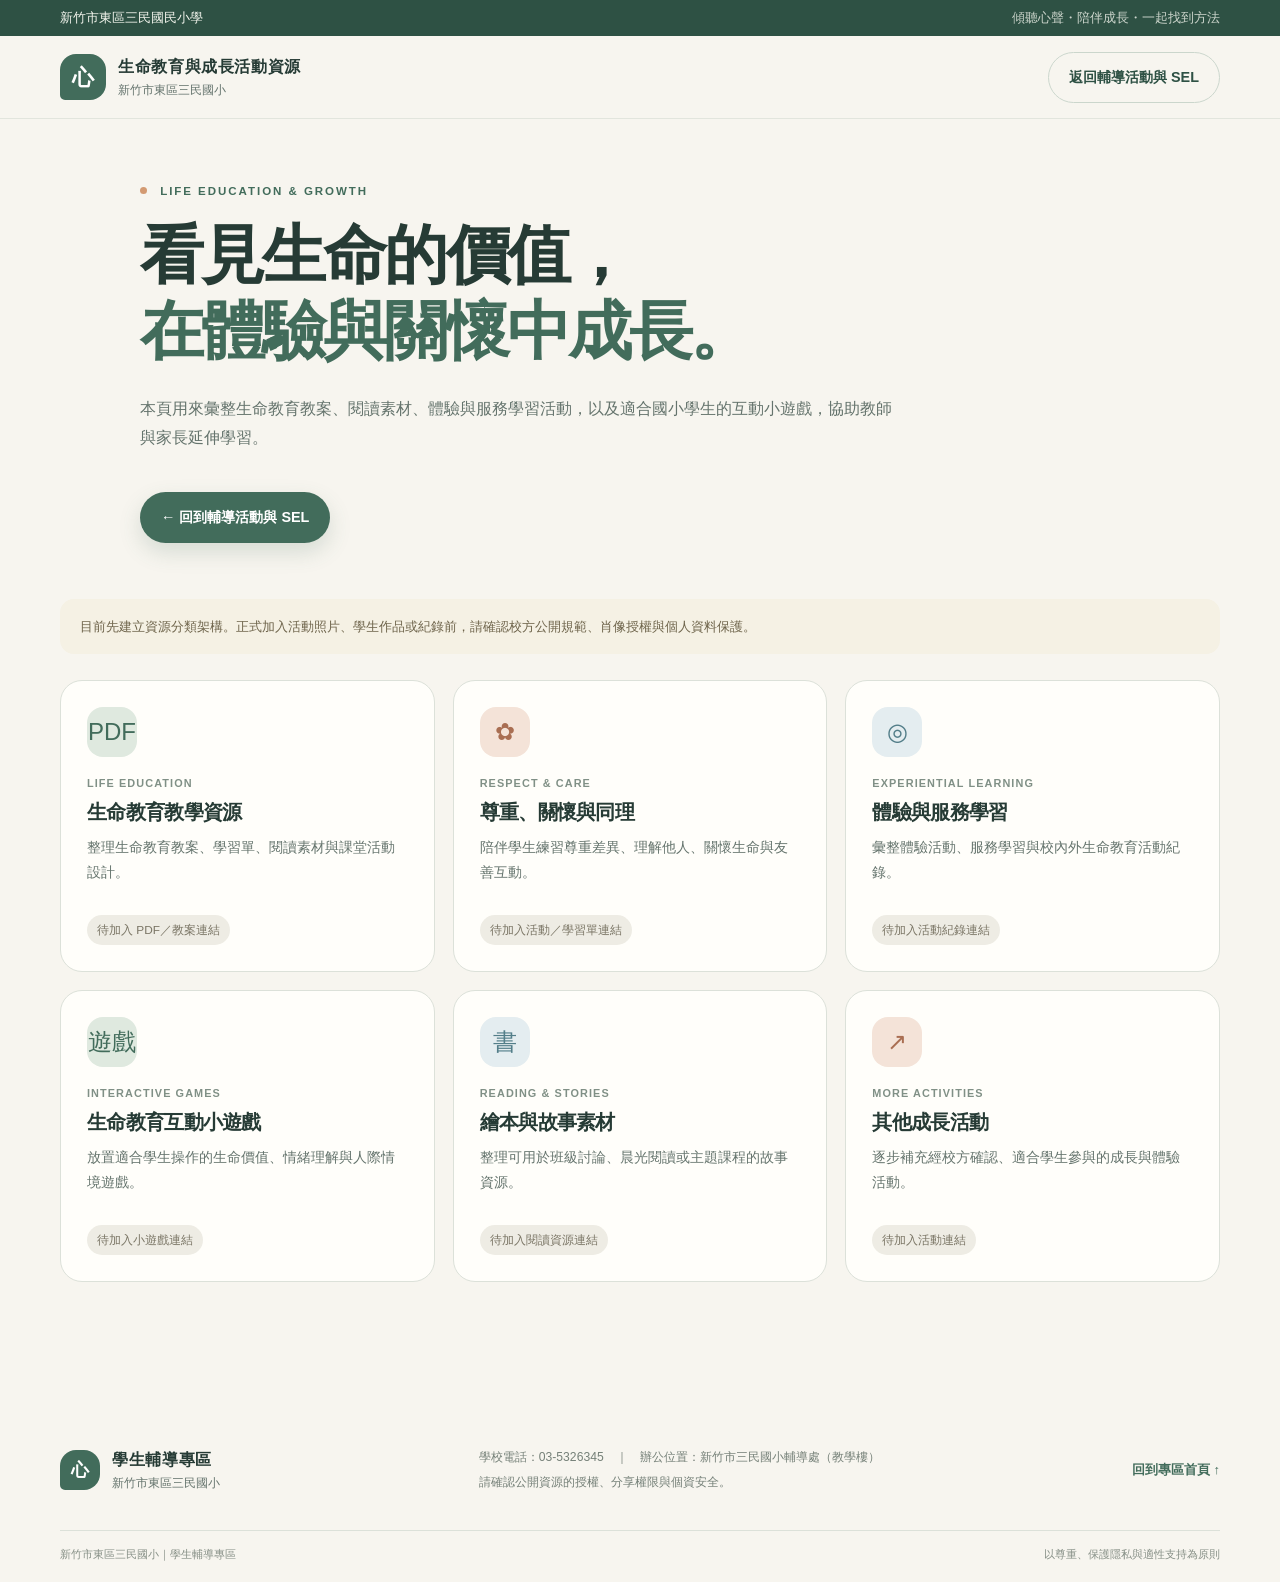
==== life-education.html @ 2e780ae0 "Add files via upload" ====
<!doctype html>
<html lang="zh-Hant">
<head>
  <meta charset="utf-8">
  <meta name="viewport" content="width=device-width, initial-scale=1">
  <meta name="description" content="生命教育與成長活動資源｜新竹市東區三民國小學生輔導專區">
  <meta name="theme-color" content="#f7f5ef">
  <title>生命教育與成長活動資源｜新竹市東區三民國小</title>
  <link rel="stylesheet" href="styles.css">
  <style>
    .portal-hero { padding: 62px 0 38px; }
    .portal-hero .container { max-width: 1000px; }
    .portal-intro { max-width: 760px; color: var(--muted); font-size: 1.02rem; }
    .portal-note { padding: 16px 20px; border-radius: 14px; background: #f5f1e4; color: #6e644b; font-size: .84rem; margin: 0 0 26px; }
    .portal-grid { display: grid; grid-template-columns: repeat(3, minmax(0, 1fr)); gap: 18px; padding-bottom: 78px; }
    .portal-card { display:flex; flex-direction:column; padding: 26px; border: 1px solid var(--line); border-radius: var(--radius); background: var(--white); min-height: 260px; }
    .portal-card h2 { font-size: 1.25rem; margin-bottom: 10px; }
    .portal-card p:not(.card-kicker) { color: var(--muted); font-size: .88rem; }
    .portal-links { margin-top:auto; padding-top:16px; }
    .portal-placeholder { display:inline-block; padding:5px 10px; border-radius:999px; background:#eeece4; color:#7a7565; font-size:.74rem; }
    .portal-back { margin-top: 24px; }
    @media (max-width: 800px) { .portal-grid { grid-template-columns: 1fr; } .portal-hero { padding-top: 42px; } }
  </style>
</head>
<body>
  <a class="skip-link" href="#main">跳至主要內容</a>
  <div class="utility-bar"><div class="container utility-inner"><span>新竹市東區三民國民小學</span><span class="utility-note">傾聽心聲・陪伴成長・一起找到方法</span></div></div>
  <header class="site-header">
    <div class="container header-inner">
      <a class="brand" href="index.html#home" aria-label="學生輔導專區首頁">
        <span class="brand-mark" aria-hidden="true">心</span>
        <span class="brand-copy"><strong>生命教育與成長活動資源</strong><small>新竹市東區三民國小</small></span>
      </a>
      <a class="button button-secondary" href="index.html#activities">返回輔導活動與 SEL</a>
    </div>
  </header>
  <main id="main">
    <section class="portal-hero">
      <div class="container">
        <p class="eyebrow"><span class="eyebrow-dot"></span> LIFE EDUCATION & GROWTH</p>
        <h1>看見生命的價值，<br><span>在體驗與關懷中成長。</span></h1>
        <p class="portal-intro">本頁用來彙整生命教育教案、閱讀素材、體驗與服務學習活動，以及適合國小學生的互動小遊戲，協助教師與家長延伸學習。</p>
        <a class="button button-primary portal-back" href="index.html#activities">← 回到輔導活動與 SEL</a>
      </div>
    </section>
    <section class="section-tight">
      <div class="container">
        <div class="portal-note">目前先建立資源分類架構。正式加入活動照片、學生作品或紀錄前，請確認校方公開規範、肖像授權與個人資料保護。</div>
        <div class="portal-grid">
          <article class="portal-card">
            <div class="resource-icon icon-green">PDF</div>
            <p class="card-kicker">LIFE EDUCATION</p>
            <h2>生命教育教學資源</h2>
            <p>整理生命教育教案、學習單、閱讀素材與課堂活動設計。</p>
            <div class="portal-links">
              <span class="portal-placeholder">待加入 PDF／教案連結</span>
            </div>
          </article>

          <article class="portal-card">
            <div class="resource-icon icon-peach">✿</div>
            <p class="card-kicker">RESPECT & CARE</p>
            <h2>尊重、關懷與同理</h2>
            <p>陪伴學生練習尊重差異、理解他人、關懷生命與友善互動。</p>
            <div class="portal-links">
              <span class="portal-placeholder">待加入活動／學習單連結</span>
            </div>
          </article>

          <article class="portal-card">
            <div class="resource-icon icon-blue">◎</div>
            <p class="card-kicker">EXPERIENTIAL LEARNING</p>
            <h2>體驗與服務學習</h2>
            <p>彙整體驗活動、服務學習與校內外生命教育活動紀錄。</p>
            <div class="portal-links">
              <span class="portal-placeholder">待加入活動紀錄連結</span>
            </div>
          </article>

          <article class="portal-card">
            <div class="resource-icon icon-green">遊戲</div>
            <p class="card-kicker">INTERACTIVE GAMES</p>
            <h2>生命教育互動小遊戲</h2>
            <p>放置適合學生操作的生命價值、情緒理解與人際情境遊戲。</p>
            <div class="portal-links">
              <span class="portal-placeholder">待加入小遊戲連結</span>
            </div>
          </article>

          <article class="portal-card">
            <div class="resource-icon icon-blue">書</div>
            <p class="card-kicker">READING & STORIES</p>
            <h2>繪本與故事素材</h2>
            <p>整理可用於班級討論、晨光閱讀或主題課程的故事資源。</p>
            <div class="portal-links">
              <span class="portal-placeholder">待加入閱讀資源連結</span>
            </div>
          </article>

          <article class="portal-card">
            <div class="resource-icon icon-peach">↗</div>
            <p class="card-kicker">MORE ACTIVITIES</p>
            <h2>其他成長活動</h2>
            <p>逐步補充經校方確認、適合學生參與的成長與體驗活動。</p>
            <div class="portal-links">
              <span class="portal-placeholder">待加入活動連結</span>
            </div>
          </article>
        </div>
      </div>
    </section>
  </main>
  <footer class="site-footer">
    <div class="container footer-main">
      <div class="footer-brand"><span class="brand-mark" aria-hidden="true">心</span><div><strong>學生輔導專區</strong><small>新竹市東區三民國小</small></div></div>
      <div class="footer-info"><p>學校電話：03-5326345　｜　辦公位置：新竹市三民國小輔導處（教學樓）</p><p>請確認公開資源的授權、分享權限與個資安全。</p></div>
      <a class="back-top" href="index.html#home">回到專區首頁 ↑</a>
    </div>
    <div class="container footer-bottom"><span>新竹市東區三民國小｜學生輔導專區</span><span>以尊重、保護隱私與適性支持為原則</span></div>
  </footer>
</body>
</html>
---- styles.css ----
:root {
  --paper: #f7f5ef;
  --paper-deep: #efede4;
  --white: #fffefa;
  --ink: #263b35;
  --muted: #65746d;
  --green: #426c5b;
  --green-dark: #2e5144;
  --sage: #dfe9df;
  --blue: #e4edf0;
  --peach: #f4e3d8;
  --lavender: #eae5f0;
  --yellow: #f5edcf;
  --line: #dce1d9;
  --shadow: 0 18px 55px rgba(41, 61, 50, .08);
  --radius: 22px;
}
* { box-sizing: border-box; }
html { scroll-behavior: smooth; scroll-padding-top: 95px; }
body { margin: 0; color: var(--ink); background: var(--paper); font-family: "Noto Sans TC", "PingFang TC", "Microsoft JhengHei", sans-serif; line-height: 1.75; }
a { color: inherit; }
button { font: inherit; }
.container { width: min(1160px, calc(100% - 40px)); margin-inline: auto; }
.sr-only { position: absolute; width: 1px; height: 1px; padding: 0; margin: -1px; overflow: hidden; clip: rect(0,0,0,0); white-space: nowrap; border: 0; }
.skip-link { position: absolute; top: -60px; left: 12px; z-index: 1000; background: var(--ink); color: white; padding: 10px 16px; border-radius: 8px; }
.skip-link:focus { top: 12px; }
.utility-bar { background: var(--green-dark); color: #f4f6ee; font-size: .8rem; }
.utility-inner { display: flex; justify-content: space-between; gap: 18px; padding-block: 7px; }
.utility-note { opacity: .8; }
.site-header { position: sticky; top: 0; z-index: 100; background: rgba(247,245,239,.93); backdrop-filter: blur(14px); border-bottom: 1px solid rgba(220,225,217,.8); }
.header-inner { display: flex; align-items: center; justify-content: space-between; gap: 24px; min-height: 82px; }
.brand, .footer-brand { display: flex; align-items: center; gap: 12px; text-decoration: none; }
.brand-mark { display: grid; place-items: center; width: 46px; height: 46px; border-radius: 16px 16px 16px 5px; color: white; background: var(--green); font-size: 1.35rem; font-weight: 800; }
.brand-copy { display: grid; line-height: 1.4; }
.brand-copy strong, .footer-brand strong { font-size: 1rem; letter-spacing: .04em; }
.brand-copy small, .footer-brand small { color: var(--muted); font-size: .75rem; margin-top: 4px; }
.primary-nav { display: flex; align-items: center; gap: clamp(12px, 2vw, 28px); }
.primary-nav a { text-decoration: none; font-size: .88rem; color: #4d5f56; padding: 9px 0; border-bottom: 2px solid transparent; transition: color .2s, border-color .2s; }
.primary-nav a:hover, .primary-nav a:focus-visible { color: var(--green-dark); border-color: var(--green); }
.menu-toggle { display: none; border: 1px solid var(--line); background: var(--white); border-radius: 12px; padding: 8px 12px; color: var(--ink); }
.section { padding: 96px 0; }
.section-tight { padding: 18px 0 50px; }
.hero { padding: 78px 0 60px; overflow: hidden; }
.hero-grid { display: grid; grid-template-columns: 1.03fr .97fr; align-items: center; gap: 52px; }
.eyebrow { color: var(--green); font-size: .72rem; font-weight: 800; letter-spacing: .17em; margin: 0 0 15px; }
.eyebrow-dot { display: inline-block; width: 7px; height: 7px; background: #d39a72; border-radius: 50%; margin-right: 8px; vertical-align: 1px; }
h1, h2, h3, p { margin-top: 0; }
h1 { font-size: clamp(2.6rem, 5vw, 4.45rem); line-height: 1.2; letter-spacing: -.045em; margin-bottom: 24px; }
h1 span { color: var(--green); }
.hero-lead { max-width: 560px; color: #5c6c63; font-size: 1.04rem; line-height: 1.95; }
.hero-actions { display: flex; flex-wrap: wrap; gap: 12px; margin-top: 30px; }
.button { display: inline-flex; align-items: center; justify-content: center; gap: 10px; padding: 12px 20px; border-radius: 999px; text-decoration: none; font-weight: 700; font-size: .9rem; border: 1px solid transparent; transition: transform .2s, background .2s; }
.button:hover { transform: translateY(-2px); }
.button-primary { background: var(--green); color: white; box-shadow: 0 9px 22px rgba(66,108,91,.18); }
.button-primary:hover { background: var(--green-dark); }
.button-secondary { background: transparent; border-color: #cbd6cc; color: var(--green-dark); }
.small-note { color: #7a857d; font-size: .75rem; margin-top: 22px; max-width: 500px; }
.hero-art { position: relative; min-height: 430px; border-radius: 46% 46% 28px 28px; background: #e8eee4; overflow: hidden; isolation: isolate; }
.sun { position: absolute; width: 190px; height: 190px; background: #f2d9a7; border-radius: 50%; top: 42px; right: 58px; }
.hill { position: absolute; width: 130%; height: 220px; border-radius: 50% 50% 0 0; left: -15%; }
.hill-back { background: #cadbce; bottom: -64px; transform: rotate(-8deg); }
.hill-front { background: #b3cdb9; bottom: -115px; left: -5%; transform: rotate(8deg); }
.floating-card { position: absolute; z-index: 4; display: flex; align-items: center; gap: 9px; background: rgba(255,254,250,.92); border: 1px solid rgba(255,255,255,.9); border-radius: 14px; padding: 10px 14px; box-shadow: var(--shadow); font-size: .77rem; font-weight: 700; }
.card-one { top: 80px; left: 20px; transform: rotate(-4deg); }
.card-two { right: 16px; bottom: 78px; transform: rotate(3deg); }
.mini-icon { display: grid; place-items: center; width: 26px; height: 26px; background: var(--peach); color: #a8664c; border-radius: 9px; font-size: 1rem; }
.people { position: absolute; z-index: 3; bottom: 20px; left: 50%; transform: translateX(-50%); display: flex; align-items: flex-end; gap: 8px; }
.person { position: relative; width: 112px; height: 190px; }
.person .face { position: absolute; width: 66px; height: 76px; border-radius: 45% 45% 48% 48%; top: 30px; left: 23px; background: #d99f7d; z-index: 2; }
.person .hair { position: absolute; width: 72px; height: 57px; border-radius: 50% 50% 30% 25%; top: 22px; left: 20px; background: #4b4038; z-index: 3; transform: rotate(-5deg); }
.person .body { position: absolute; width: 105px; height: 105px; bottom: 0; left: 4px; border-radius: 38px 38px 12px 12px; background: #668c79; }
.person.adult { height: 230px; }
.person.adult .face { width: 74px; height: 84px; left: 20px; top: 32px; background: #e1ae8d; }
.person.adult .hair { width: 80px; height: 50px; left: 16px; top: 20px; background: #53433a; }
.person.adult .body { width: 112px; height: 125px; background: #e4a47f; }
.person.child .face { background: #edc09b; }
.person.child .hair { background: #473a32; border-radius: 50% 45% 28% 30%; }
.person.child .body { background: #819fb0; width: 96px; }
.art-caption {
  position: absolute;
  z-index: 5;
  left: 22px;
  top: 48%;
  bottom: auto;
  max-width: 180px;
  padding: 12px 15px;
  border-radius: 14px;
  background: rgba(255, 254, 250, .88);
  box-shadow: 0 8px 24px rgba(41, 61, 50, .08);
  color: #365447;
  font-size: .82rem;
  font-weight: 800;
  line-height: 1.6;
}
.plant { position: absolute; z-index: 2; bottom: 8px; width: 55px; height: 90px; }
.plant-left { left: 18px; }.plant-right { right: 24px; transform: scale(.8); }
.plant b { position: absolute; bottom: 0; left: 26px; width: 3px; height: 65px; background: #668c70; }
.plant i { position: absolute; display: block; width: 26px; height: 43px; background: #6d9678; border-radius: 100% 0 100% 0; transform: rotate(-30deg); bottom: 30px; left: 4px; }
.plant i:nth-child(2) { left: 25px; bottom: 48px; transform: rotate(30deg) scaleX(-1); }
.quick-grid { display: grid; grid-template-columns: repeat(4, 1fr); gap: 14px; }
.quick-card { display: flex; align-items: center; gap: 12px; min-width: 0; padding: 18px 15px; border: 1px solid var(--line); background: rgba(255,254,250,.72); border-radius: 17px; text-decoration: none; transition: transform .2s, box-shadow .2s; }
.quick-card:hover { transform: translateY(-3px); box-shadow: var(--shadow); }
.quick-card > span:nth-child(2) { flex: 1; min-width: 0; }
.quick-card strong, .quick-card small { display: block; }
.quick-card strong { font-size: .87rem; }
.quick-card small { color: var(--muted); font-size: .72rem; margin-top: 3px; }
.quick-card > b { color: #87958b; font-weight: 400; }
.quick-icon { flex: 0 0 42px; width: 42px; height: 42px; display: grid; place-items: center; border-radius: 13px; font-size: 1.3rem; }
.sage { background: var(--sage); }.blue { background: var(--blue); }.peach { background: var(--peach); }.lavender { background: var(--lavender); }
.mood-section { background: #eef1e9; }
.two-col { display: grid; grid-template-columns: 1fr 1fr; gap: 70px; align-items: center; }
h2 { font-size: clamp(2rem, 3.4vw, 3rem); letter-spacing: -.035em; line-height: 1.25; margin-bottom: 17px; }
.section-lead { max-width: 480px; color: var(--muted); margin-bottom: 28px; }
.mood-options { display: grid; grid-template-columns: repeat(5, minmax(0, 1fr)); gap: 8px; }
.mood-option { display: flex; flex-direction: column; align-items: center; gap: 8px; padding: 14px 5px 12px; border: 1px solid #d9e1d8; border-radius: 16px; background: rgba(255,254,250,.75); color: var(--ink); cursor: pointer; transition: transform .2s, border-color .2s, background .2s; }
.mood-option span { font-size: 1.75rem; }
.mood-option strong { font-size: .77rem; }
.mood-option:hover { transform: translateY(-3px); }
.mood-option[aria-pressed="true"] { border-color: var(--green); background: white; box-shadow: 0 0 0 2px rgba(66,108,91,.12); }
.privacy-note { margin: 16px 0 0; font-size: .75rem; color: #6e7c72; }
.mood-result { position: relative; padding: 38px 38px 32px; min-height: 310px; background: var(--white); border: 1px solid #e0e4dc; border-radius: 26px; box-shadow: var(--shadow); overflow: hidden; }
.result-sparkle { position: absolute; right: 28px; top: 16px; font-size: 2.8rem; color: #d6b27a; }
.result-label { color: var(--green); font-weight: 800; font-size: .75rem; letter-spacing: .08em; }
.mood-result h3 { font-size: 1.6rem; margin: 12px 0; line-height: 1.4; }
.mood-result p:not(.result-label) { color: var(--muted); font-size: .92rem; }
.breathing-line { display: flex; gap: 8px; margin-top: 24px; }
.breathing-line span { width: 30px; height: 5px; border-radius: 10px; background: #dce9dc; }
.breathing-line span:nth-child(2) { width: 50px; background: #b5cfba; }
.breathing-line span:nth-child(3) { background: #e9d7b5; }
.section-heading { display: flex; justify-content: space-between; align-items: end; gap: 40px; margin-bottom: 34px; }
.section-heading > p { max-width: 440px; color: var(--muted); margin-bottom: 7px; }
.team-section { background: var(--white); }
.notice-box { display: flex; gap: 12px; padding: 14px 18px; background: #f5f1e4; border: 1px solid #e9e0c9; border-radius: 14px; margin-bottom: 24px; color: #6e644b; font-size: .83rem; }
.notice-box p { margin: 0; }
.team-grid { display: grid; grid-template-columns: repeat(3, 1fr); gap: 16px; }
.team-card { padding: 25px; border: 1px solid #e4e8e1; border-radius: var(--radius); background: #fffefa; transition: transform .2s, box-shadow .2s; }
.team-card:hover { transform: translateY(-3px); box-shadow: var(--shadow); }
.avatar { display: grid; place-items: center; width: 58px; height: 58px; border-radius: 19px; font-size: 1.25rem; font-weight: 800; margin-bottom: 19px; }
.avatar-green { background: var(--sage); color: #456d57; }.avatar-blue { background: var(--blue); color: #4e7882; }.avatar-peach { background: var(--peach); color: #a46b4c; }.avatar-lavender { background: var(--lavender); color: #75688e; }.avatar-yellow { background: var(--yellow); color: #8d7942; }
.card-kicker { color: #809086; font-size: .68rem; font-weight: 800; letter-spacing: .1em; margin-bottom: 7px; }
.team-card h3, .resource-card h3 { margin-bottom: 10px; font-size: 1.22rem; }
.team-card > p:not(.card-kicker) { color: var(--muted); font-size: .86rem; min-height: 72px; }
.card-meta { display: flex; flex-direction: column; gap: 3px; border-top: 1px solid #edf0e9; padding-top: 13px; color: #66776b; font-size: .76rem; }
.team-card-contact { background: #f0f4ed; }
.contact-symbol { display: grid; place-items: center; width: 58px; height: 58px; background: white; border-radius: 19px; color: var(--green); font-size: 1.5rem; margin-bottom: 19px; }
.system-section { background: var(--paper); }
.tier-grid { display: grid; grid-template-columns: repeat(3, 1fr); gap: 16px; }
.tier-card { position: relative; padding: 28px; border-radius: var(--radius); overflow: hidden; }
.tier-one { background: #e3ece1; }.tier-two { background: #e5edf0; }.tier-three { background: #f1e6dc; }
.tier-number { position: absolute; top: 13px; right: 22px; font-size: 3.2rem; font-weight: 900; color: rgba(47,76,59,.1); line-height: 1; }
.tier-label { font-size: .75rem; font-weight: 800; color: var(--green); margin-bottom: 9px; }
.tier-card h3 { font-size: 1.25rem; margin-bottom: 13px; }
.tier-card > p:not(.tier-label) { font-size: .86rem; color: #5d6c63; min-height: 98px; }
.tier-card ul { padding-left: 19px; color: #52665a; font-size: .82rem; margin-bottom: 0; }
.tier-card li { margin: 5px 0; }
.documents-panel { display: grid; grid-template-columns: .75fr 1.25fr; gap: 38px; padding: 34px; margin-top: 28px; background: var(--white); border: 1px solid var(--line); border-radius: var(--radius); }
.documents-panel h3 { font-size: 1.35rem; margin-bottom: 8px; }
.documents-panel p:not(.eyebrow) { color: var(--muted); font-size: .85rem; }
.document-list { display: grid; gap: 10px; }
.document-row { display: flex; align-items: center; gap: 13px; padding: 12px; border-radius: 13px; background: #f7f7f1; }
.file-icon { display: grid; place-items: center; flex: 0 0 42px; height: 42px; background: #f1dfd7; color: #965d4a; border-radius: 10px; font-size: .65rem; font-weight: 900; }
.document-row > span:nth-child(2) { flex: 1; min-width: 0; }
.document-row strong, .document-row small { display: block; }
.document-row strong { font-size: .82rem; }.document-row small { color: var(--muted); font-size: .72rem; }
.status-pill, .coming-label { display: inline-block; padding: 3px 8px; border-radius: 99px; background: #eeece4; color: #7a7565; font-size: .68rem; white-space: nowrap; }
.activities-section { background: var(--white); }
.activity-grid { display: grid; grid-template-columns: repeat(3, 1fr); gap: 17px; }
.activity-card { overflow: hidden; border: 1px solid #e4e8e1; border-radius: var(--radius); background: #fffefa; }
.activity-illustration { height: 170px; display: grid; place-items: center; position: relative; overflow: hidden; }
.activity-sel .activity-illustration { background: #e3ece1; }.activity-family .activity-illustration { background: #f4e4d8; }.activity-life .activity-illustration { background: #e8e5f0; }
.illustration-face { display: grid; place-items: center; width: 100px; height: 100px; border-radius: 50%; background: #fff9e9; color: #527460; font-size: 4.5rem; line-height: 1; box-shadow: 0 12px 30px rgba(50,70,55,.08); }
.illustration-leaf { position: absolute; top: 25px; right: 30%; font-size: 2rem; color: #8ca78d; }
.family-heart { font-size: 6rem; color: #bc8069; line-height: 1; }.family-spark { position: absolute; top: 25px; right: 28%; color: #d8a15e; font-size: 2rem; }
.life-flower { font-size: 6rem; color: #7d7299; line-height: 1; }.life-sun { position: absolute; right: 27%; top: 23px; color: #d6b778; font-size: 2rem; }
.activity-content { padding: 23px; }.activity-content h3 { font-size: 1.15rem; margin-bottom: 10px; }.activity-content > p:not(.card-kicker) { color: var(--muted); font-size: .84rem; min-height: 90px; }
.text-link { display: inline-flex; gap: 8px; align-items: center; color: var(--green); font-size: .82rem; font-weight: 800; text-decoration: none; }
.text-link:hover { text-decoration: underline; }
.quote-band { display: flex; align-items: center; gap: 22px; position: relative; overflow: hidden; padding: 26px 32px; margin-top: 26px; background: #eef2e9; border-radius: 18px; }
.quote-mark { color: #8ca58e; font-family: Georgia, serif; font-size: 4rem; line-height: .8; }
.quote-band p { margin: 0 0 5px; font-size: 1.04rem; font-weight: 800; }.quote-band small { color: var(--muted); font-size: .8rem; }.quote-decoration { margin-left: auto; color: #c5b17e; font-size: 2.4rem; }
.resources-section { background: #f2f0e8; }
.safety-banner { display: flex; align-items: center; gap: 17px; padding: 20px 24px; border-radius: 18px; background: #e3ece1; margin-bottom: 24px; }
.safety-icon { display: grid; place-items: center; flex: 0 0 48px; height: 48px; border-radius: 15px; background: #fffefa; color: var(--green); font-size: 1.7rem; }
.safety-banner strong { font-size: 1rem; }.safety-banner p { margin: 3px 0 0; color: #5c6c62; font-size: .83rem; }
.resource-grid { display: grid; grid-template-columns: repeat(3, 1fr); gap: 16px; }
.resource-card { padding: 25px; border: 1px solid #e0e3da; border-radius: var(--radius); background: var(--white); }
.resource-icon { display: grid; place-items: center; width: 50px; height: 50px; border-radius: 16px; font-size: 1.5rem; margin-bottom: 17px; }
.icon-green { background: var(--sage); color: var(--green); }.icon-peach { background: var(--peach); color: #a96e52; }.icon-blue { background: var(--blue); color: #537e89; }
.resource-card > p:not(.card-kicker) { min-height: 95px; color: var(--muted); font-size: .84rem; }
.resource-disclaimer { margin: 20px 0 0; color: #7c8279; font-size: .75rem; }
.closing-section { background: var(--green-dark); color: #f9f8f1; overflow: hidden; }
.closing-inner { min-height: 310px; display: flex; align-items: center; justify-content: space-between; gap: 30px; position: relative; padding-block: 65px; }
.closing-inner > div:first-child { position: relative; z-index: 2; max-width: 570px; }
.closing-inner .eyebrow { color: #c9d9c9; }
.closing-inner h2 { font-size: clamp(2.2rem, 4vw, 3.2rem); }
.closing-inner p:not(.eyebrow) { color: #d4e0d5; max-width: 540px; }
.button-light { position: relative; z-index: 2; background: #f7f5ef; color: var(--green-dark); white-space: nowrap; }
.closing-orbit { position: absolute; border: 1px solid rgba(218,232,216,.18); border-radius: 50%; }
.orbit-one { width: 390px; height: 390px; right: 8%; top: -40px; }.orbit-two { width: 270px; height: 270px; right: 13%; top: 20px; }
.site-footer { background: #f7f5ef; }
.footer-main { display: grid; grid-template-columns: 1fr 1.6fr auto; align-items: center; gap: 28px; padding-block: 34px; }
.footer-brand .brand-mark { width: 40px; height: 40px; font-size: 1.1rem; }
.footer-brand > div { display: grid; line-height: 1.4; }
.footer-info { color: #758078; font-size: .76rem; }.footer-info p { margin: 3px 0; }
.back-top { text-decoration: none; font-size: .8rem; color: var(--green); font-weight: 800; white-space: nowrap; }
.footer-bottom { display: flex; justify-content: space-between; gap: 20px; border-top: 1px solid var(--line); padding-block: 14px 18px; color: #879087; font-size: .68rem; }
:focus-visible { outline: 3px solid #c18c5d; outline-offset: 3px; border-radius: 5px; }
@media (max-width: 980px) {
  .primary-nav { gap: 13px; }.primary-nav a { font-size: .79rem; }
  .hero-grid { gap: 30px; }.hero-art { min-height: 380px; }
  .quick-grid { grid-template-columns: repeat(2, 1fr); }
  .two-col { gap: 35px; }
  .team-grid { grid-template-columns: repeat(2, 1fr); }
  .tier-grid { grid-template-columns: 1fr; }.tier-card > p:not(.tier-label) { min-height: auto; }
  .documents-panel { grid-template-columns: 1fr; gap: 15px; }
}
@media (max-width: 720px) {
  .container { width: min(100% - 30px, 560px); }
  .utility-note { display: none; }
  .header-inner { min-height: 72px; }
  .menu-toggle { display: inline-flex; align-items: center; gap: 8px; }
  .primary-nav { display: none; position: absolute; top: 100%; left: 0; right: 0; padding: 12px 20px 18px; background: var(--paper); border-bottom: 1px solid var(--line); box-shadow: 0 12px 20px rgba(40,60,45,.06); }
  .primary-nav.is-open { display: grid; gap: 0; }
  .primary-nav a { padding: 12px 5px; font-size: .92rem; border-bottom: 1px solid #e4e8df; }
  .section { padding: 68px 0; }.hero { padding: 54px 0 38px; }
  .hero-grid, .two-col { grid-template-columns: 1fr; }
  .hero-grid { gap: 30px; }.hero-art { min-height: 350px; }
  h1 { font-size: clamp(2.5rem, 11vw, 3.7rem); }
  .quick-grid { gap: 9px; }.quick-card { padding: 13px 10px; gap: 8px; }.quick-icon { flex-basis: 34px; width: 34px; height: 34px; font-size: 1.05rem; }.quick-card strong { font-size: .78rem; }.quick-card small { font-size: .66rem; }
  .mood-options { gap: 5px; }.mood-option { padding: 12px 2px 10px; border-radius: 12px; }.mood-option span { font-size: 1.45rem; }.mood-option strong { font-size: .69rem; }
  .mood-result { padding: 30px 25px; min-height: auto; }
  .section-heading { display: block; margin-bottom: 25px; }.section-heading > p { margin-top: 12px; }
  .team-grid, .activity-grid, .resource-grid { grid-template-columns: 1fr; }
  .team-card > p:not(.card-kicker), .activity-content > p:not(.card-kicker), .resource-card > p:not(.card-kicker) { min-height: 0; }
  .tier-card { padding: 24px; }.documents-panel { padding: 22px; }
  .document-row { align-items: flex-start; flex-wrap: wrap; }.document-row > span:nth-child(2) { min-width: 60%; }
  .status-pill { margin-left: 55px; }
  .quote-band { padding: 22px 18px; gap: 13px; }.quote-band p { font-size: .93rem; }.quote-decoration { display: none; }
  .closing-inner { display: block; padding-block: 58px; }.closing-inner .button { margin-top: 10px; }.orbit-one { right: -210px; }.orbit-two { right: -140px; }
  .footer-main { grid-template-columns: 1fr; gap: 17px; }.footer-bottom { display: block; }.footer-bottom span { display: block; margin-top: 4px; }
}
@media (prefers-reduced-motion: reduce) {
  *, *::before, *::after { scroll-behavior: auto !important; transition-duration: .01ms !important; animation-duration: .01ms !important; }
}
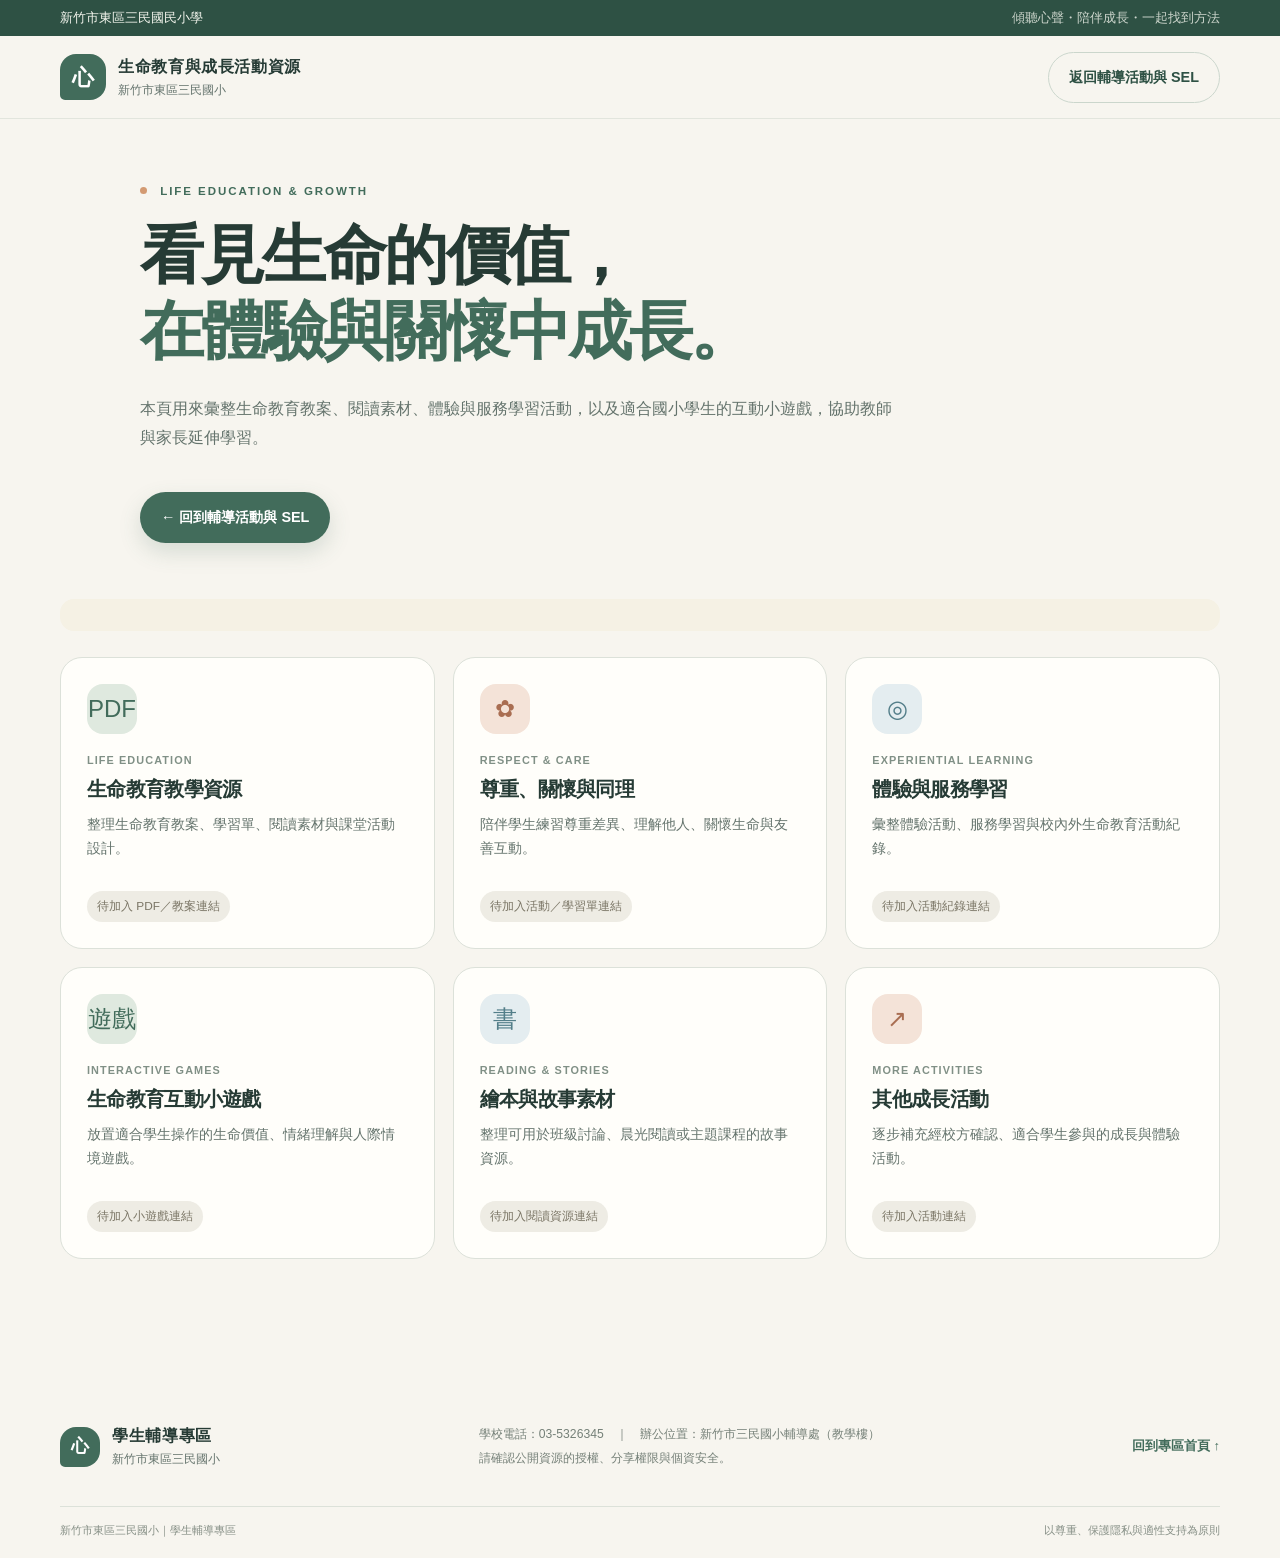
==== commit 8e2b6cf5: "Update life-education.html" ====
--- a/life-education.html
+++ b/life-education.html
@@ -45,7 +45,7 @@
     </section>
     <section class="section-tight">
       <div class="container">
-        <div class="portal-note">目前先建立資源分類架構。正式加入活動照片、學生作品或紀錄前，請確認校方公開規範、肖像授權與個人資料保護。</div>
+        <div class="portal-note"></div>
         <div class="portal-grid">
           <article class="portal-card">
             <div class="resource-icon icon-green">PDF</div>
@@ -119,4 +119,4 @@
     <div class="container footer-bottom"><span>新竹市東區三民國小｜學生輔導專區</span><span>以尊重、保護隱私與適性支持為原則</span></div>
   </footer>
 </body>
-</html>+</html>
